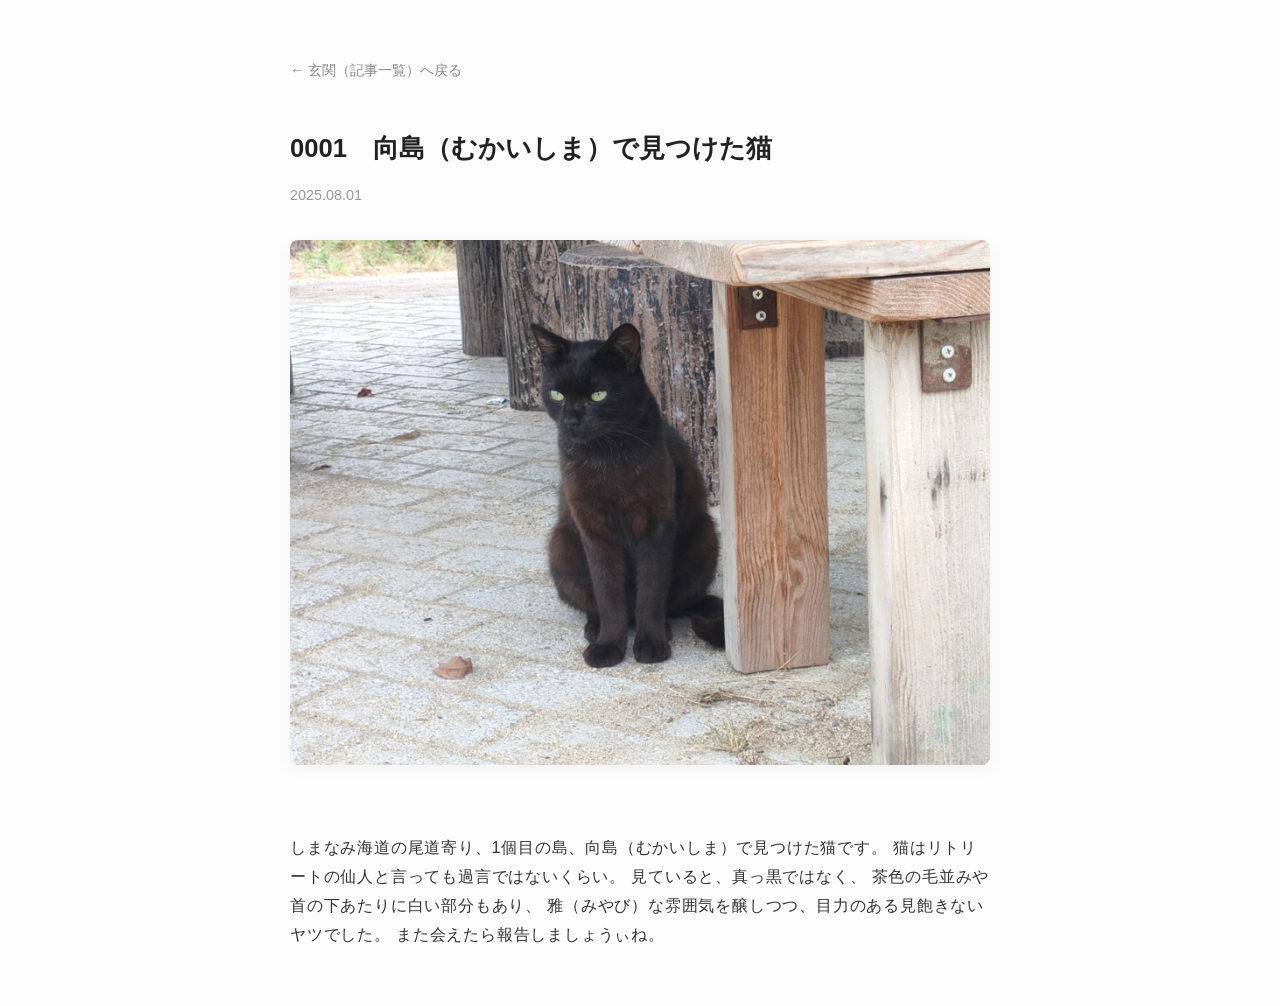
==== posts/article01.html @ 5f02c248 "Update article01.html" ====
<!DOCTYPE html>
<html lang="ja">
<head>
    <meta charset="UTF-8">
    <meta name="viewport" content="width=device-width, initial-scale=1.0">
    <title>記事のタイトル | Tensho Serene Blog</title>
    <style>
        /* スマートに見せるための魔法のスパイス */
        body {
            font-family: "Helvetica Neue", Arial, "Hiragino Kaku Gothic ProN", "Hiragino Sans", Meiryo, sans-serif;
            line-height: 1.8;
            color: #333;
            max-width: 700px; /* 横幅を制限して読みやすくします */
            margin: 0 auto;    /* 画面の真ん中に寄せます */
            padding: 40px 20px;
            background-color: #fdfdfd;
        }
        header a { text-decoration: none; color: #888; font-size: 0.9em; }
        h1 { font-size: 1.6em; margin: 40px 0 10px; color: #222; }
        time { color: #999; font-size: 0.9em; }
        .post-image { 
            width: 100%; 
            height: auto; 
            border-radius: 8px; /* 角を少し丸くして柔らかい印象に */
            margin: 30px 0;
            box-shadow: 0 4px 15px rgba(0,0,0,0.05); /* 軽い影で浮かび上がらせます */
        }
        .content { margin-top: 30px; letter-spacing: 0.05em; }
    </style>
</head>
<body>
    <header>
        <p><a href="../index.html">← 玄関（記事一覧）へ戻る</a></p>
    </header>
    <article>
        <h1>0001　向島（むかいしま）で見つけた猫</h1>
        <time datetime="2024-04-25">2025.08.01</time>
        
        <img src="../images/IMG20250717125645.jpg" alt="猫の写真" class="post-image">
        
        <div class="content">
            <p>しまなみ海道の尾道寄り、1個目の島、向島（むかいしま）で見つけた猫です。

猫はリトリートの仙人と言っても過言ではないくらい。

見ていると、真っ黒ではなく、

茶色の毛並みや首の下あたりに白い部分もあり、

雅（みやび）な雰囲気を醸しつつ、目力のある見飽きないヤツでした。

また会えたら報告しましょうぃね。</p>
        </div>
    </article>
</body>
</html>
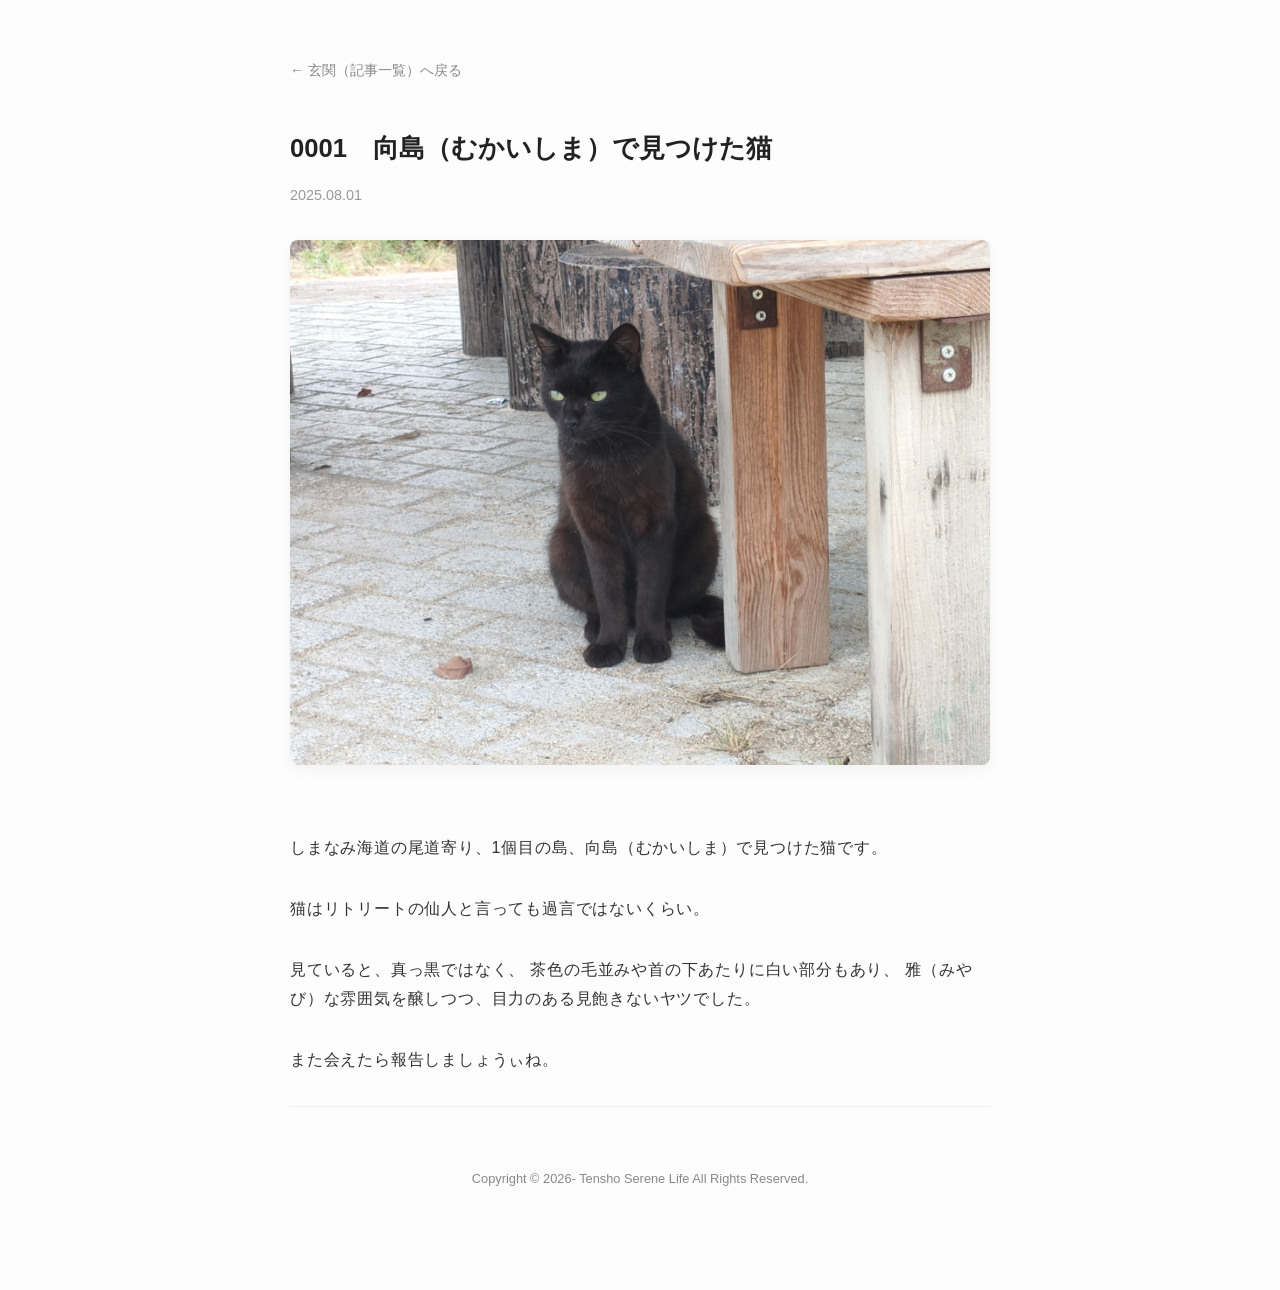
==== commit 06cf00ad: "Add files via upload" ====
--- a/posts/article01.html
+++ b/posts/article01.html
@@ -3,6 +3,7 @@
 <head>
     <meta charset="UTF-8">
     <meta name="viewport" content="width=device-width, initial-scale=1.0">
+    <link href="../style.css" rel="stylesheet" type="text/css">
     <title>記事のタイトル | Tensho Serene Blog</title>
     <style>
         /* スマートに見せるための魔法のスパイス */
@@ -26,7 +27,11 @@
             box-shadow: 0 4px 15px rgba(0,0,0,0.05); /* 軽い影で浮かび上がらせます */
         }
         .content { margin-top: 30px; letter-spacing: 0.05em; }
+        .content p {
+    margin-bottom: 2em; /* 段落の後に、文字2個分の空行を作ります */
+}
     </style>
+
 </head>
 <body>
     <header>
@@ -39,18 +44,23 @@
         <img src="../images/IMG20250717125645.jpg" alt="猫の写真" class="post-image">
         
         <div class="content">
-            <p>しまなみ海道の尾道寄り、1個目の島、向島（むかいしま）で見つけた猫です。
+            <p>しまなみ海道の尾道寄り、1個目の島、向島（むかいしま）で見つけた猫です。</p>
 
-猫はリトリートの仙人と言っても過言ではないくらい。
+<p>猫はリトリートの仙人と言っても過言ではないくらい。</p>
 
-見ていると、真っ黒ではなく、
+<p>見ていると、真っ黒ではなく、
 
 茶色の毛並みや首の下あたりに白い部分もあり、
 
-雅（みやび）な雰囲気を醸しつつ、目力のある見飽きないヤツでした。
+雅（みやび）な雰囲気を醸しつつ、目力のある見飽きないヤツでした。</p>
 
-また会えたら報告しましょうぃね。</p>
+<p>また会えたら報告しましょうぃね。</p>
         </div>
     </article>
+  <footer>
+            <address>
+                Copyright &copy; 2026- Tensho Serene Life All Rights Reserved.<br>
+            </address>
+        </footer>
 </body>
-</html>
+</html>
--- a/style.css
+++ b/style.css
@@ -0,0 +1,14 @@
+﻿/* --- Tensho Serene Blog: Modern Minimal Style --- */
+
+
+footer {
+  text-align: center;  /* 文字を中央に寄せます */
+  padding: 60px 0;     /* 上下にゆとりを持たせます */
+  border-top: 1px solid #eee; /* 控えめな線を引くと、終わりがハッキリして綺麗です */
+  color: #888;         /* 少し薄めの色にすると「Serene」な印象になります */
+  font-size: 0.8rem;   /* 少し小さめに */
+}
+
+footer address {
+  font-style: normal;  /* 斜体を解除して、端正な印象に */
+}
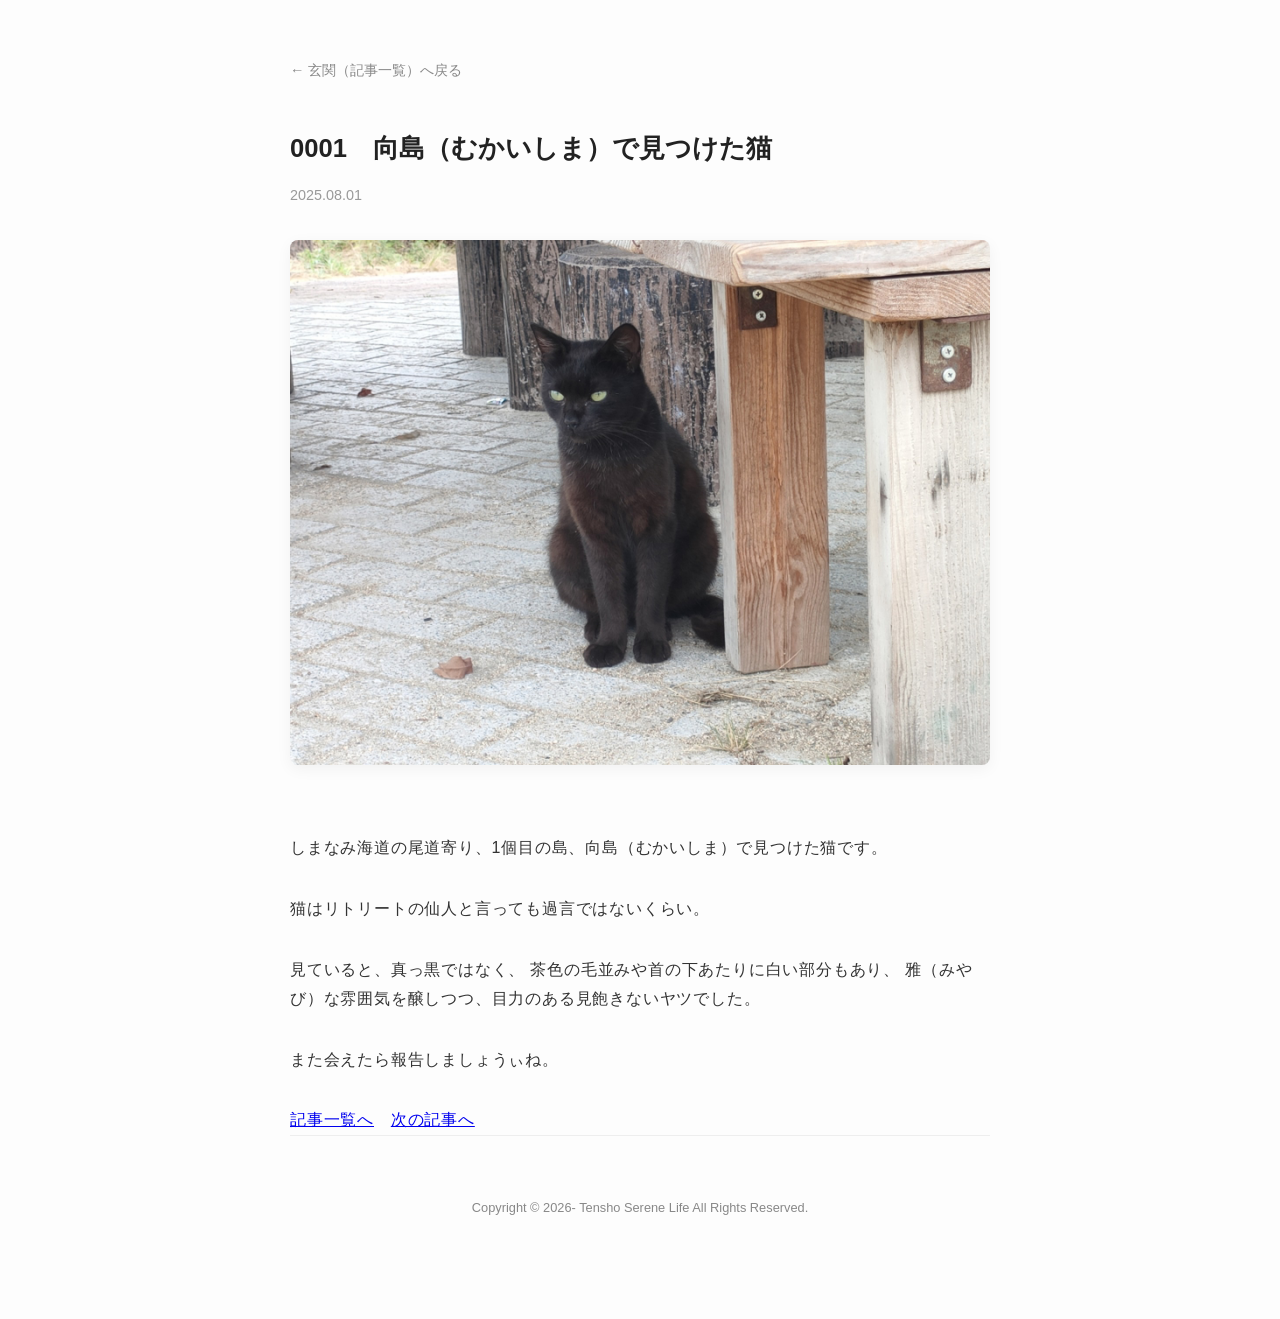
==== commit d987bac5: "Add files via upload ネコ" ====
--- a/posts/article01.html
+++ b/posts/article01.html
@@ -55,6 +55,12 @@
 雅（みやび）な雰囲気を醸しつつ、目力のある見飽きないヤツでした。</p>
 
 <p>また会えたら報告しましょうぃね。</p>
+
+<nav class="navigation">
+<a href="../index.html">
+<span>記事一覧へ</span></a>　<a href="article02.html"><span>次の記事へ</span></a>
+</li>
+</nav>
         </div>
     </article>
   <footer>
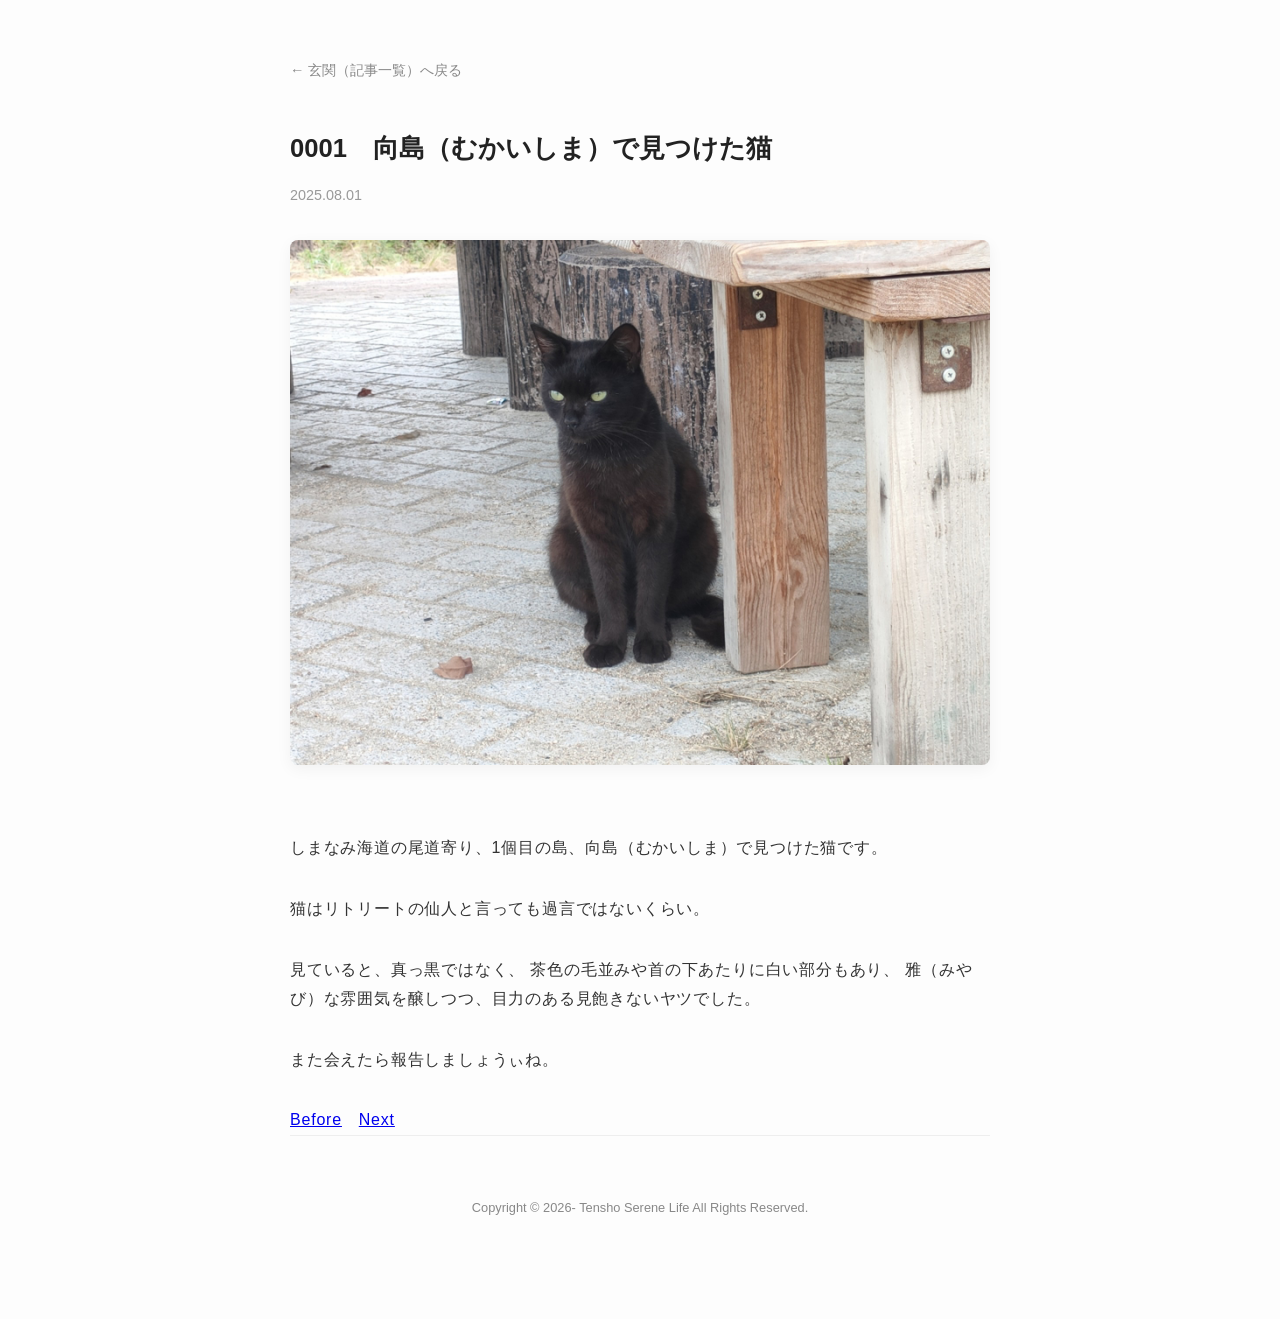
==== commit d213405b: "Update article01.html" ====
--- a/posts/article01.html
+++ b/posts/article01.html
@@ -58,7 +58,7 @@
 
 <nav class="navigation">
 <a href="../index.html">
-<span>記事一覧へ</span></a>　<a href="article02.html"><span>次の記事へ</span></a>
+<span>Before</span></a>　<a href="article02.html"><span>Next</span></a>
 </li>
 </nav>
         </div>
@@ -69,4 +69,4 @@
             </address>
         </footer>
 </body>
-</html>+</html>
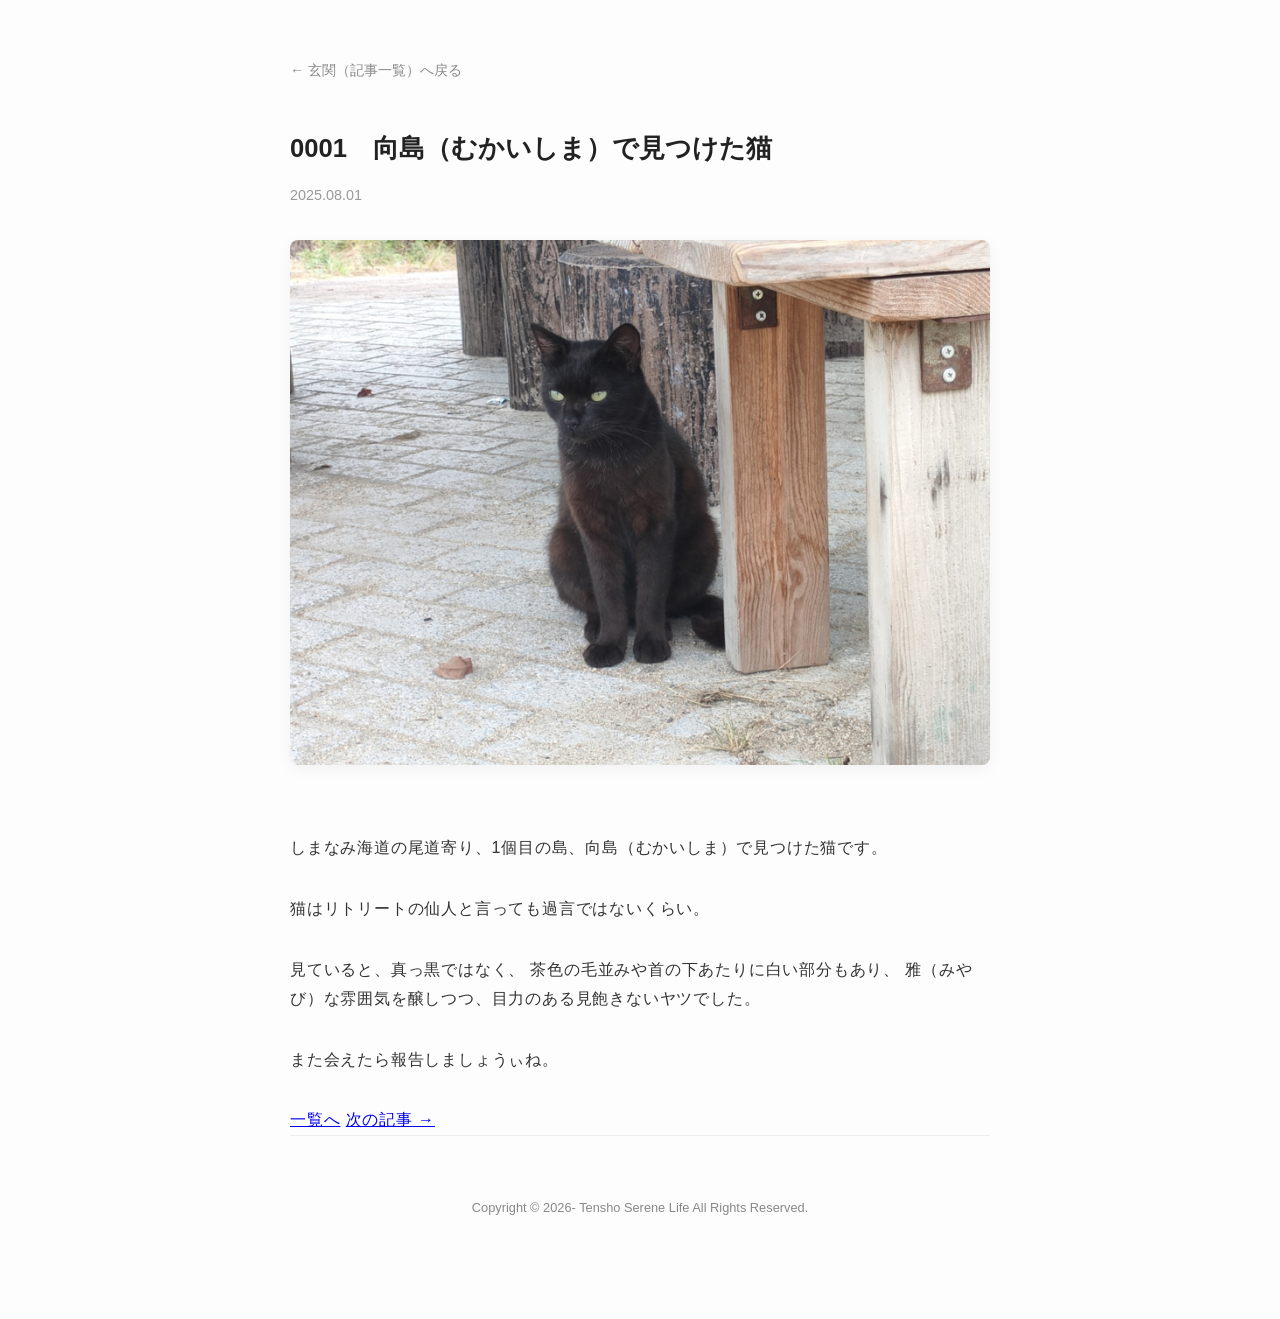
==== commit 2a937de6: "Add files via upload ネコ" ====
--- a/posts/article01.html
+++ b/posts/article01.html
@@ -56,11 +56,12 @@
 
 <p>また会えたら報告しましょうぃね。</p>
 
-<nav class="navigation">
-<a href="../index.html">
-<span>Before</span></a>　<a href="article02.html"><span>Next</span></a>
-</li>
+<nav class="post-navigation">
+    <!--<a href="article01.html" class="nav-prev">← 前の記事</a>-->
+    <a href="../index.html" class="nav-home">一覧へ</a>
+    <a href="article02.html" class="nav-next">次の記事 →</a>
 </nav>
+
         </div>
     </article>
   <footer>
@@ -69,4 +70,4 @@
             </address>
         </footer>
 </body>
-</html>
+</html>
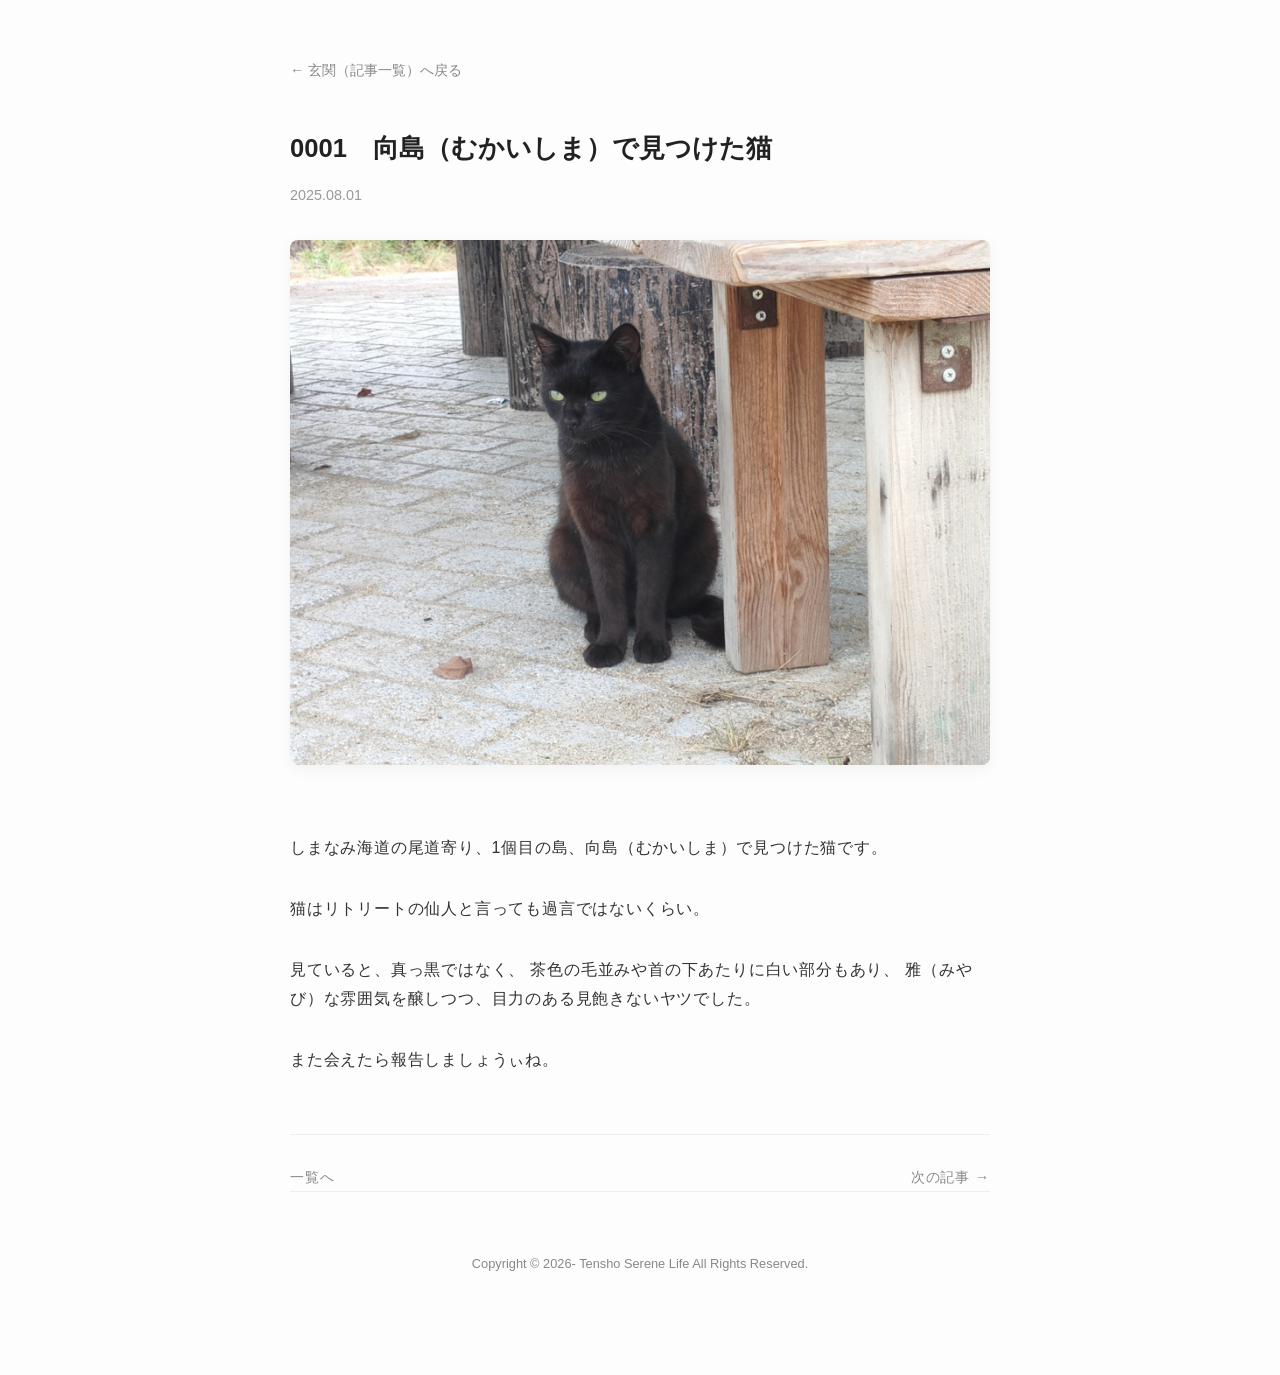
==== commit a5a67faf: "Add files via upload" ====
--- a/posts/article01.html
+++ b/posts/article01.html
@@ -4,7 +4,7 @@
     <meta charset="UTF-8">
     <meta name="viewport" content="width=device-width, initial-scale=1.0">
     <link href="../style.css" rel="stylesheet" type="text/css">
-    <title>記事のタイトル | Tensho Serene Blog</title>
+    <title>0001　向島（むかいしま）で見つけた猫 | Tensho Serene Blog</title>
     <style>
         /* スマートに見せるための魔法のスパイス */
         body {
@@ -57,7 +57,7 @@
 <p>また会えたら報告しましょうぃね。</p>
 
 <nav class="post-navigation">
-    <!--<a href="article01.html" class="nav-prev">← 前の記事</a>-->
+    <!--a href="article01.html" class="nav-prev">← 前の記事</a>-->
     <a href="../index.html" class="nav-home">一覧へ</a>
     <a href="article02.html" class="nav-next">次の記事 →</a>
 </nav>
--- a/style.css
+++ b/style.css
@@ -11,4 +11,24 @@
 
 footer address {
   font-style: normal;  /* 斜体を解除して、端正な印象に */
+}
+
+.post-navigation {
+    display: flex;
+    justify-content: space-between; /* 左右の端に配置し、真ん中を空ける魔法 */
+    align-items: center;
+    margin-top: 60px; /* 記事本文との距離をしっかり取る */
+    padding-top: 30px;
+    border-top: 1px solid #eee; /* 上に細い線を入れて境界をはっきりさせる */
+}
+
+.post-navigation a {
+    text-decoration: none;
+    color: #888;
+    font-size: 0.9em;
+    transition: color 0.3s; /* マウスを乗せた時にふわっと色を変える */
+}
+
+.post-navigation a:hover {
+    color: #333; /* 触れた時に少し濃くする */
 }
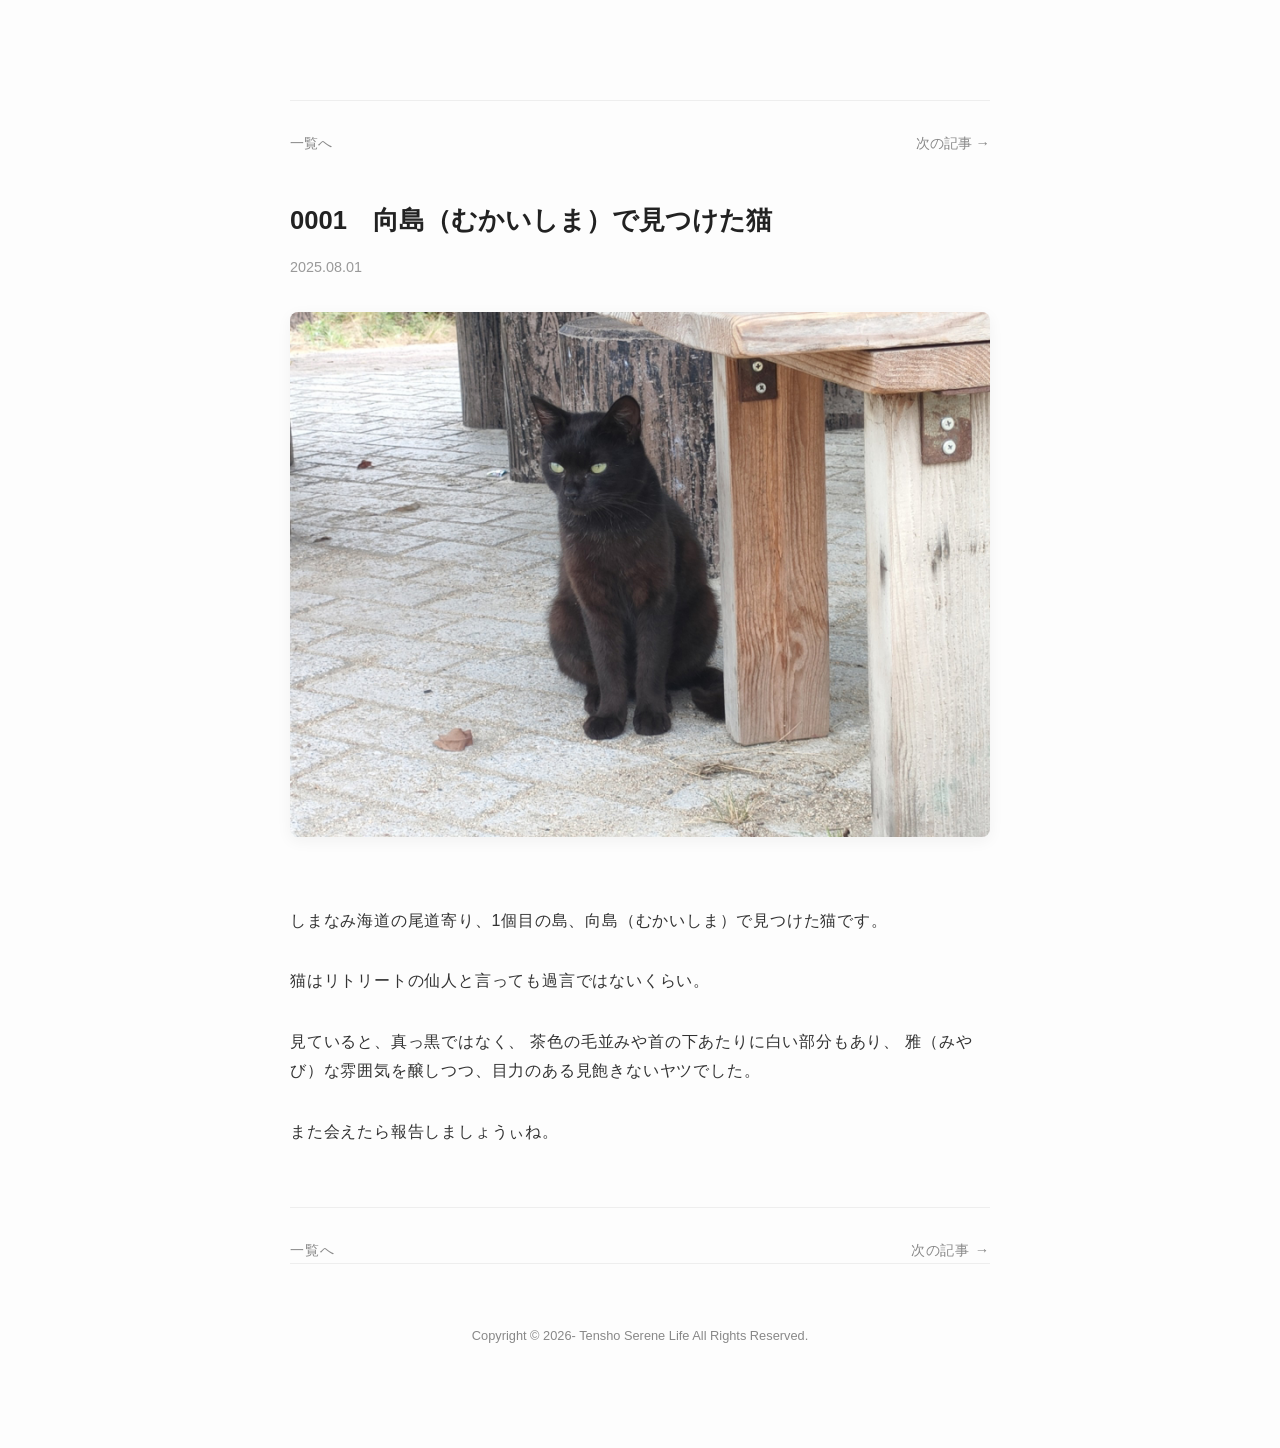
==== commit ca8f0226: "Add files via upload" ====
--- a/posts/article01.html
+++ b/posts/article01.html
@@ -34,9 +34,12 @@
 
 </head>
 <body>
-    <header>
-        <p><a href="../index.html">← 玄関（記事一覧）へ戻る</a></p>
-    </header>
+<nav class="post-navigation">
+    <!--a href="article01.html" class="nav-prev">← 前の記事</a>-->
+    <a href="../index.html" class="nav-home">一覧へ</a>
+    <a href="article02.html" class="nav-next">次の記事 →</a>
+</nav>
+
     <article>
         <h1>0001　向島（むかいしま）で見つけた猫</h1>
         <time datetime="2024-04-25">2025.08.01</time>
